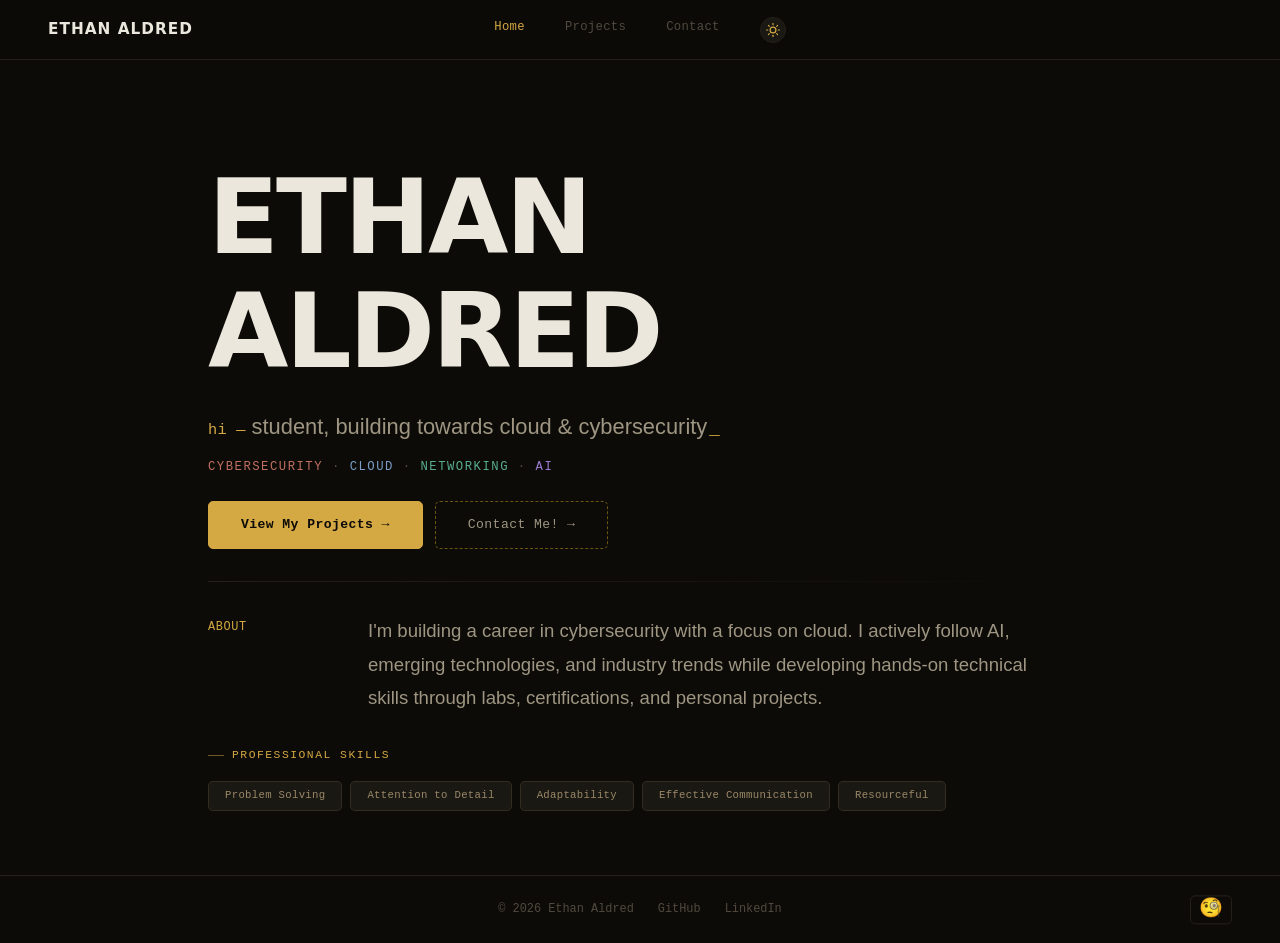
==== index.html @ 587b16fb "Remove Technical Skills section from home page" ====
<!DOCTYPE html>
<html lang="en">
<head>
    <meta charset="UTF-8">
    <meta name="viewport" content="width=device-width, initial-scale=1.0, viewport-fit=cover">
    <meta name="theme-color" content="#faf9f7" media="(prefers-color-scheme: light)">
    <meta name="theme-color" content="#141311" media="(prefers-color-scheme: dark)">
    <meta name="color-scheme" content="light dark">
    <title>Ethan Aldred</title>
    <meta name="description" content="Ethan Aldred is an aspiring cloud engineer focused on cloud computing, cybersecurity, networking, and AI.">
    <meta http-equiv="Content-Security-Policy" content="default-src 'self'; style-src 'self' https://fonts.googleapis.com; font-src 'self' https://fonts.gstatic.com; script-src 'self'; img-src 'self' data:; connect-src 'none'; object-src 'none'; base-uri 'self'; form-action 'none';">
    <meta name="referrer" content="strict-origin-when-cross-origin">
    <meta property="og:type" content="website">
    <meta property="og:site_name" content="Ethan Aldred">
    <meta property="og:url" content="https://ethanaldred.com">
    <meta property="og:title" content="Ethan Aldred">
    <meta property="og:description" content="Student building towards cloud &amp; cybersecurity. Hands-on projects across AWS, networking, and AI.">
    <link rel="preconnect" href="https://fonts.googleapis.com">
    <link rel="preconnect" href="https://fonts.gstatic.com" crossorigin>
    <link rel="preload" href="https://fonts.googleapis.com/css2?family=Syne:wght@800&display=swap" as="style">
    <link href="https://fonts.googleapis.com/css2?family=Syne:wght@400;600;700;800&family=Fira+Code:wght@400;500&family=DM+Sans:opsz,wght@9..40,400;9..40,500;9..40,600&display=swap" rel="stylesheet">
    <link rel="icon" type="image/svg+xml" href="data:image/svg+xml,<svg xmlns='http://www.w3.org/2000/svg' viewBox='0 0 32 32'><rect width='32' height='32' rx='6' fill='%23141311'/><text x='16' y='22' font-family='Georgia,serif' font-size='14' font-weight='bold' fill='%23faf9f7' text-anchor='middle'>EA</text></svg>">
    <script src="theme-init.js"></script>
    <link rel="stylesheet" href="styles.css">
</head>
<body>
    <a href="#main-content" class="skip-link">Skip to main content</a>

    <nav class="nav" aria-label="Main navigation">
        <a href="/" class="nav-logo">Ethan Aldred</a>
        <div class="nav-links">
            <a href="/" class="nav-link active">Home</a>
            <a href="/projects" class="nav-link">Projects</a>
            <a href="/contact" class="nav-link">Contact</a>
            <button class="theme-switch" aria-label="Toggle theme">
                <svg class="theme-icon theme-icon-moon" xmlns="http://www.w3.org/2000/svg" viewBox="0 0 24 24" width="14" height="14" fill="none" stroke="currentColor" stroke-width="2" stroke-linecap="round" stroke-linejoin="round" aria-hidden="true"><path d="M21 12.79A9 9 0 1 1 11.21 3 7 7 0 0 0 21 12.79z"/></svg>
                <svg class="theme-icon theme-icon-sun" xmlns="http://www.w3.org/2000/svg" viewBox="0 0 24 24" width="14" height="14" fill="none" stroke="currentColor" stroke-width="2" stroke-linecap="round" stroke-linejoin="round" aria-hidden="true"><circle cx="12" cy="12" r="5"/><line x1="12" y1="1" x2="12" y2="3"/><line x1="12" y1="21" x2="12" y2="23"/><line x1="4.22" y1="4.22" x2="5.64" y2="5.64"/><line x1="18.36" y1="18.36" x2="19.78" y2="19.78"/><line x1="1" y1="12" x2="3" y2="12"/><line x1="21" y1="12" x2="23" y2="12"/><line x1="4.22" y1="19.78" x2="5.64" y2="18.36"/><line x1="18.36" y1="5.64" x2="19.78" y2="4.22"/></svg>
            </button>
        </div>
        <button class="nav-toggle" aria-label="Menu" aria-expanded="false" aria-controls="mobile-menu">
            <span></span><span></span><span></span>
        </button>
    </nav>

    <div class="mobile-menu" id="mobile-menu" role="navigation" aria-label="Mobile navigation">
        <a href="/" class="mobile-link active">Home</a>
        <a href="/projects" class="mobile-link">Projects</a>
        <a href="/contact" class="mobile-link">Contact</a>
        <div class="mobile-theme-row">
            <button class="theme-switch" aria-label="Toggle theme">
                <svg class="theme-icon theme-icon-moon" xmlns="http://www.w3.org/2000/svg" viewBox="0 0 24 24" width="14" height="14" fill="none" stroke="currentColor" stroke-width="2" stroke-linecap="round" stroke-linejoin="round" aria-hidden="true"><path d="M21 12.79A9 9 0 1 1 11.21 3 7 7 0 0 0 21 12.79z"/></svg>
                <svg class="theme-icon theme-icon-sun" xmlns="http://www.w3.org/2000/svg" viewBox="0 0 24 24" width="14" height="14" fill="none" stroke="currentColor" stroke-width="2" stroke-linecap="round" stroke-linejoin="round" aria-hidden="true"><circle cx="12" cy="12" r="5"/><line x1="12" y1="1" x2="12" y2="3"/><line x1="12" y1="21" x2="12" y2="23"/><line x1="4.22" y1="4.22" x2="5.64" y2="5.64"/><line x1="18.36" y1="18.36" x2="19.78" y2="19.78"/><line x1="1" y1="12" x2="3" y2="12"/><line x1="21" y1="12" x2="23" y2="12"/><line x1="4.22" y1="19.78" x2="5.64" y2="18.36"/><line x1="18.36" y1="5.64" x2="19.78" y2="4.22"/></svg>
            </button>
        </div>
    </div>

    <main id="main-content">
        <section class="hero-stacked">
            <div class="intro-card">
<h1 class="intro-name">Ethan Aldred</h1>
                <p class="intro-greeting"><span class="intro-greeting-hi">hi —</span> student, building towards cloud &amp; cybersecurity</p>
                <p class="intro-label"><span class="label-sec">Cybersecurity</span> &middot; <span class="label-cloud">Cloud</span> &middot; <span class="label-net">Networking</span> &middot; <span class="label-ai">AI</span></p>
            </div>

            <div class="hero-cta">
                <a href="/projects" class="btn btn-primary">View My Projects &rarr;</a>
                <a href="/contact" class="btn btn-secondary btn-contact">Contact Me! &rarr;</a>
            </div>

            <div class="divider"></div>

            <div class="about-below">
                <div class="section-header">
                    <h2 class="sr-only">About</h2>
                    <p class="section-label" aria-hidden="true">About</p>
                </div>
                <div class="about-text">
                    <p>I'm building a career in cybersecurity with a focus on cloud. I actively follow AI, emerging technologies, and industry trends while developing hands-on technical skills through labs, certifications, and personal projects.</p>
                </div>
                <div class="about-interests">
                    <h3 style="color:var(--accent)">Professional Skills</h3>
                    <div class="interest-tags">
                        <span class="tag tag-plat">Problem Solving</span>
                        <span class="tag tag-plat">Attention to Detail</span>
                        <span class="tag tag-plat">Adaptability</span>
                        <span class="tag tag-plat">Effective Communication</span>
                        <span class="tag tag-plat">Resourceful</span>
                    </div>
                </div>
            </div>
        </section>
    </main>

    <footer class="footer">
        <div class="footer-inner">
            <p class="footer-name">&copy; 2026 Ethan Aldred</p>
            <div class="footer-links">
                <a href="https://github.com/ealdr" target="_blank" rel="noopener noreferrer" class="footer-link">GitHub</a>
                <a href="https://www.linkedin.com/in/ethanaldred" target="_blank" rel="noopener noreferrer" class="footer-link">LinkedIn</a>
            </div>
            <a href="/how-i-built-this" class="built-btn btn btn-secondary" aria-label="How I built this site">🧐</a>
        </div>
    </footer>

    <script src="main.js"></script>
</body>
</html>
---- styles.css ----
/* ETHAN ALDRED — ethanaldred.com
   Syne + Fira Code + DM Sans  |  Warm amber  |  Dark-first
   ──────────────────────────────────────────────────────── */

/* ─── TOKENS ──────────────────────────────────────────────────── */
:root {
    --s1:4px;--s2:8px;--s3:12px;--s4:16px;--s5:24px;--s6:32px;
    --s7:40px;--s8:48px;--s9:64px;--s10:80px;--s11:96px;--s12:128px;

    --text-xs:.75rem;--text-sm:.8125rem;--text-base:1rem;
    --text-md:1.0625rem;--text-lg:1.25rem;--text-xl:1.5rem;
    --text-2xl:2rem;--text-3xl:2.75rem;--text-4xl:3.5rem;
    --leading-tight:1.1;--leading-snug:1.3;
    --leading-normal:1.65;--leading-relaxed:1.8;

    /* Light theme (base — JS applies dark by default) */
    --bg:#f6f3ee;
    --bg-card:#fefcf8;
    --bg-subtle:#edeae3;
    --border:#dedad2;
    --border-hover:#c5bdb2;
    --text:#5c5650;
    --text-muted:#9a9088;
    --text-strong:#191612;
    --accent:#b07a20;
    --accent-hover:#8e6218;
    --accent-subtle:rgba(176,122,32,.07);
    --accent-border:rgba(176,122,32,.2);
    --status-positive:#3d7a4e;
    --nav-bg:rgba(246,243,238,.93);
    --shadow-sm:0 1px 3px rgba(0,0,0,.04);
    --shadow-hover:0 10px 32px rgba(0,0,0,.1);

    /* Tag category colours */
    --tag-cloud-border:rgba(70,100,160,.14);--tag-cloud-text:#5070a0;
    --tag-sec-border:rgba(160,78,58,.14);--tag-sec-text:#a05840;
    --tag-net-border:rgba(48,138,108,.14);--tag-net-text:#3a8870;
    --tag-plat-border:rgba(118,98,68,.14);--tag-plat-text:#786850;
    --tag-ai-border:rgba(100,70,170,.14);--tag-ai-text:#6b50a8;

    --font-display:'Syne',system-ui,sans-serif;
    --font-mono:'Fira Code','Consolas',monospace;
    --font-sans:'DM Sans',-apple-system,sans-serif;

    --radius:5px;--radius-lg:10px;
    --transition:.18s ease;
    --transition-slow:.4s cubic-bezier(.4,0,.2,1);
    --max-width:960px;
}

[data-theme="dark"] {
    color-scheme: dark;
    --bg:#0d0b08;
    --bg-card:#131108;
    --bg-subtle:#1a1813;
    --border:#252018;
    --border-hover:#38322a;
    --text:#9e9682;
    --text-muted:#52493e;
    --text-strong:#ece7dc;
    --accent:#d4a843;
    --accent-hover:#e8bb55;
    --accent-subtle:rgba(212,168,67,.07);
    --accent-border:rgba(212,168,67,.22);
    --status-positive:#5f9e6e;
    --nav-bg:rgba(13,11,8,.92);
    --shadow-sm:0 1px 3px rgba(0,0,0,.5);
    --shadow-hover:0 14px 48px rgba(0,0,0,.65);
    --tag-cloud-border:rgba(95,140,200,.2);--tag-cloud-text:#7a9ec8;
    --tag-sec-border:rgba(200,95,75,.2);--tag-sec-text:#c07060;
    --tag-net-border:rgba(68,168,128,.2);--tag-net-text:#58ae8e;
    --tag-plat-border:rgba(148,125,88,.2);--tag-plat-text:#9a8868;
    --tag-ai-border:rgba(155,127,212,.25);--tag-ai-text:#9b7fd4;
}

/* ─── RESET ───────────────────────────────────────────────────── */
*,*::before,*::after{margin:0;padding:0;box-sizing:border-box}
html{font-size:17.5px;scroll-behavior:smooth;scrollbar-width:thin;scrollbar-color:var(--border) var(--bg);overflow-y:scroll}
html.detail-page{font-size:16px}
html.detail-page .nav-logo{font-size:15.31px}
html.detail-page .nav-link{font-size:12.25px}
html.detail-page .mobile-link{font-size:14.22px}
body{
    font-family:var(--font-sans);font-size:var(--text-base);
    background:var(--bg);color:var(--text);line-height:var(--leading-normal);
    overflow-x:hidden;min-height:100vh;display:flex;flex-direction:column;
    transition:background var(--transition-slow),color var(--transition-slow);
    -webkit-font-smoothing:antialiased;
}
main{flex:1}
a{color:inherit;text-decoration:none}
:focus-visible{outline:2px solid var(--accent);outline-offset:3px;border-radius:3px}
:focus:not(:focus-visible){outline:none}
.pt-0{padding-top:0!important}
.sr-only{position:absolute;width:1px;height:1px;padding:0;margin:-1px;overflow:hidden;clip:rect(0,0,0,0);white-space:nowrap;border:0}
.skip-link{
    position:fixed;top:-80px;left:var(--s4);z-index:200;
    background:var(--text-strong);color:var(--bg);
    padding:var(--s3) var(--s5);border-radius:0 0 var(--radius) var(--radius);
    font-size:var(--text-sm);font-weight:600;white-space:nowrap;transition:top var(--transition);
}
.skip-link:focus{top:0}

/* ─── NAV ─────────────────────────────────────────────────────── */
.nav{
    position:fixed;top:0;left:0;right:0;z-index:100;
    display:flex;align-items:center;justify-content:center;
    height:60px;padding:0 var(--s8);
    backdrop-filter:blur(28px);-webkit-backdrop-filter:blur(28px);
    background:var(--nav-bg);
    border-bottom:1px solid var(--border);
}
.nav-logo{
    position:absolute;left:var(--s8);
    font-family:var(--font-display);font-size:.875rem;font-weight:800;
    color:var(--text-strong);text-transform:uppercase;letter-spacing:1px;
}
.nav-links{display:flex;gap:var(--s7)}
.nav-link{
    font-family:var(--font-mono);font-size:.7rem;
    color:var(--text-muted);letter-spacing:.3px;
    transition:color var(--transition);
}
.nav-link:hover{color:var(--text-strong)}
.nav-link.active{color:var(--accent)}
.nav-toggle{
    display:none;flex-direction:column;gap:5px;
    background:none;border:none;cursor:pointer;padding:var(--s2);
    position:absolute;right:var(--s8);
}
.nav-toggle span{display:block;width:20px;height:1.5px;background:var(--text-strong);transition:var(--transition);border-radius:1px}
.nav-toggle.active span:nth-child(1){transform:translateY(6.5px) rotate(45deg)}
.nav-toggle.active span:nth-child(2){opacity:0}
.nav-toggle.active span:nth-child(3){transform:translateY(-6.5px) rotate(-45deg)}
.nav.menu-open{border-bottom-color:transparent}

.mobile-menu{
    display:none;position:fixed;top:60px;left:0;right:0;z-index:99;
    background:var(--nav-bg);backdrop-filter:blur(28px);-webkit-backdrop-filter:blur(28px);
    border-bottom:1px solid var(--border);flex-direction:column;
    padding:var(--s4) var(--s6);
    overscroll-behavior:contain;
}
.mobile-menu.open{display:flex}
.mobile-link{
    font-family:var(--font-mono);font-size:var(--text-sm);
    padding:var(--s4) 0;color:var(--text-muted);
    border-bottom:1px solid var(--border);transition:color var(--transition);
}
.mobile-link:last-child{border-bottom:none}
.mobile-link:hover{color:var(--text-strong)}
.mobile-link.active{color:var(--accent);border-bottom-color:transparent}

/* ─── THEME TOGGLE ────────────────────────────────────────────── */
.theme-switch{
    width:26px;height:26px;border-radius:50%;flex-shrink:0;
    display:flex;align-items:center;justify-content:center;
    cursor:pointer;user-select:none;
    background:var(--bg-subtle);border:1px solid var(--border);
    padding:0;color:var(--accent);
    transition:border-color var(--transition),background var(--transition);
}
.theme-switch:hover{border-color:var(--accent-border);background:var(--accent-subtle)}
.mobile-theme-row{padding:var(--s4) 0;border-top:1px solid var(--border);display:flex;align-items:center}
.theme-icon{display:none}
.theme-icon-moon{display:block}
[data-theme="dark"] .theme-icon-sun{display:block}
[data-theme="dark"] .theme-icon-moon{display:none}

/* ─── HERO ────────────────────────────────────────────────────── */
.hero-stacked{
    display:flex;flex-direction:column;align-items:flex-start;
    padding:calc(var(--s12) + var(--s6)) var(--s8) var(--s9);
    max-width:var(--max-width);margin:0 auto;width:100%;gap:var(--s5);
}

.intro-card{
    width:100%;max-width:680px;
    opacity:0;animation:fadeUp .7s ease forwards .1s;
}

.intro-status{
    font-family:var(--font-mono);font-size:.7rem;
    color:var(--status-positive);display:inline-flex;align-items:center;
    gap:var(--s2);letter-spacing:.4px;margin-bottom:var(--s5);
}
.intro-status-dot{
    width:6px;height:6px;border-radius:50%;background:var(--status-positive);
    animation:pulse 2.5s ease-in-out infinite;flex-shrink:0;
}
@keyframes pulse{0%,100%{opacity:1;transform:scale(1)}50%{opacity:.35;transform:scale(.8)}}

.intro-name{
    font-family:var(--font-display);
    font-size:clamp(45px,10vw,104px);
    font-weight:800;
    color:var(--text-strong);
    line-height:var(--leading-tight);
    letter-spacing:-3px;
    text-transform:uppercase;
    margin-bottom:var(--s5);
    text-wrap:balance;
}

.intro-greeting{
    font-size:var(--text-lg);font-weight:400;
    color:var(--text);margin-bottom:var(--s3);
    line-height:var(--leading-snug);
}
.intro-greeting::after{
    content:'_';
    color:var(--accent);
    font-family:var(--font-mono);
    font-size:var(--text-base);
    margin-left:2px;
    animation:blink 1.1s ease-in-out infinite;
}
@keyframes blink{0%,49%{opacity:1}50%,100%{opacity:0}}

.intro-greeting-hi{
    font-family:var(--font-mono);font-size:.875rem;
    color:var(--accent);font-weight:500;letter-spacing:.2px;
}

.intro-label{
    font-family:var(--font-mono);font-size:.7rem;
    color:var(--text-muted);letter-spacing:1.5px;
    text-transform:uppercase;margin-top:var(--s4);
}

/* ─── BUTTONS ─────────────────────────────────────────────────── */
.hero-cta{display:flex;gap:var(--s3);opacity:0;animation:fadeUp .5s ease forwards .45s}
.hero-cta .btn{min-width:148px}
.btn{
    font-family:var(--font-mono);font-size:.75rem;font-weight:500;
    padding:var(--s3) var(--s6);border-radius:var(--radius);
    border:1px solid transparent;cursor:pointer;
    transition:background var(--transition),border-color var(--transition),color var(--transition),transform var(--transition),opacity var(--transition);
    display:inline-block;text-align:center;letter-spacing:.4px;
    touch-action:manipulation;
}
.btn-primary{background:var(--accent);color:var(--bg);border-color:var(--accent);font-weight:600}
.btn-primary:hover{background:var(--accent-hover);border-color:var(--accent-hover);transform:translateY(-1px)}
.btn-secondary{background:transparent;color:var(--text);border-color:var(--border)}
.btn-secondary:hover{border-color:var(--border-hover);color:var(--text-strong);transform:translateY(-1px)}
.btn-contact{border-color:rgba(245,197,24,.4);border-style:dashed;}
.btn-sm{font-size:.65rem;padding:var(--s2) var(--s4);width:auto!important;min-height:0!important;}
.btn-accent,.btn-accent:hover{color:var(--accent);}

.divider{width:100%;height:1px;background:linear-gradient(to right,var(--border),transparent);opacity:0;animation:fadeIn .6s ease forwards .55s;margin:var(--s2) 0}

/* ─── ABOUT ───────────────────────────────────────────────────── */
.about-below{
    width:100%;
    display:grid;
    grid-template-columns:96px 1fr;
    grid-template-areas:"label content" "interests interests";
    column-gap:var(--s9);row-gap:var(--s6);
    opacity:0;animation:fadeUp .6s ease forwards .7s;
}
.about-below .section-header{
    grid-area:label;
    margin-bottom:0;
    padding-top:4px;
}
.about-text{grid-area:content}
.about-text p{
    margin-bottom:var(--s4);color:var(--text);
    font-size:var(--text-md);line-height:var(--leading-relaxed);
}
.about-text p:last-child{margin-bottom:0}
.about-interests{grid-area:interests}
.about-interests h3{
    font-family:var(--font-mono);font-size:.65rem;
    color:var(--accent);text-transform:uppercase;
    letter-spacing:1.5px;margin-bottom:var(--s4);font-weight:normal;
    display:flex;align-items:center;gap:var(--s2);
}
.about-interests h3::before{
    content:'';display:block;width:16px;height:1px;
    background:currentColor;opacity:.5;flex-shrink:0;
}
.interest-tags{display:flex;flex-wrap:wrap;justify-content:flex-start;gap:var(--s2)}
.tag{
    font-family:var(--font-mono);font-size:.61rem;
    padding:5px var(--s4);border:1px solid var(--border);
    border-radius:var(--radius);color:var(--text-muted);
    letter-spacing:.3px;background:var(--bg-subtle);
    transition:border-color var(--transition),color var(--transition);
}
.tag:hover{border-color:var(--border-hover);color:var(--text)}

/* ─── BUILT BTN ───────────────────────────────────────────────── */
.built-btn{position:absolute;right:var(--s8);top:50%;transform:translateY(-50%);text-decoration:none;font-size:1.1rem;padding:var(--s1) var(--s2);line-height:1;display:inline-flex!important;align-items:center;justify-content:center;width:fit-content;}
.built-btn:hover{transform:translateY(-50%);}

/* ─── SECTIONS ────────────────────────────────────────────────── */
.section{max-width:var(--max-width);margin:0 auto;padding:var(--s10) var(--s8)}
.section-header{margin-bottom:var(--s8)}
.section-header.centered{text-align:center}
.section-label{
    font-family:var(--font-mono);font-size:.68rem;
    color:var(--accent);margin-bottom:var(--s3);
    letter-spacing:.6px;text-transform:uppercase;
}
.section-header h2{
    font-family:var(--font-display);font-size:var(--text-2xl);
    font-weight:800;color:var(--text-strong);
    line-height:var(--leading-snug);letter-spacing:-.8px;
    text-transform:uppercase;
}

/* ─── PAGE HERO ───────────────────────────────────────────────── */
.page-hero{padding:var(--s12) var(--s8) var(--s8);max-width:var(--max-width);margin:0 auto}
.page-label{
    font-family:var(--font-mono);font-size:.68rem;
    color:var(--accent);margin-bottom:var(--s3);
    text-transform:uppercase;letter-spacing:1px;
    opacity:0;animation:fadeUp .4s ease forwards .1s;
}
.page-hero h1{
    font-family:var(--font-display);
    font-size:clamp(2rem,5.5vw,4rem);
    font-weight:800;color:var(--text-strong);
    margin-bottom:var(--s4);line-height:var(--leading-tight);
    letter-spacing:-1.5px;text-transform:uppercase;
    text-wrap:balance;
    opacity:0;animation:fadeUp .5s ease forwards .2s;
}
.page-hero-sub{
    font-family:var(--font-display);
    font-size:clamp(.67rem,1.83vw,1.33rem);
    font-weight:800;color:var(--text-strong);
    margin-bottom:var(--s3);line-height:var(--leading-tight);
    letter-spacing:-.5px;text-transform:uppercase;
    opacity:0;animation:fadeUp .5s ease forwards .25s;
}
.page-hero .subtitle{
    font-family:var(--font-sans);
    font-size:var(--text-md);color:var(--text-muted);
    max-width:480px;line-height:var(--leading-normal);
    opacity:0;animation:fadeUp .4s ease forwards .3s;
}

/* ─── PROJECT DETAIL PAGE ────────────────────────────────────── */
.project-detail-card{
    max-width:var(--max-width);margin:calc(60px + var(--s8)) auto var(--s8);
    background:var(--bg-card);border:1px solid var(--border);
    border-radius:var(--radius-lg);overflow:hidden;
}
.project-detail-card .page-hero{padding-top:var(--s10)}

/* ─── PROJECT CARDS ───────────────────────────────────────────── */
.project-card{
    background:var(--bg-card);border:1px solid var(--border);
    border-radius:var(--radius-lg);padding:var(--s6);
    margin-bottom:var(--s4);
    transition:border-color var(--transition),box-shadow var(--transition),transform var(--transition);
}
.project-card:hover{
    border-color:var(--border-hover);
    box-shadow:var(--shadow-hover);
    transform:translateY(-2px);
}
.project-card-header{display:flex;align-items:center;justify-content:space-between;margin-bottom:var(--s4)}
.project-status{
    display:inline-flex;align-items:center;gap:var(--s2);
    font-family:var(--font-mono);font-size:.63rem;font-weight:500;
    text-transform:uppercase;letter-spacing:.5px;
}
.status-dot{width:6px;height:6px;border-radius:50%;flex-shrink:0}
.status-active .status-dot{background:var(--status-positive)}.status-active{color:var(--status-positive)}
.status-complete .status-dot{background:var(--accent)}.status-complete{color:var(--accent)}
.status-planned .status-dot{background:var(--text-muted)}.status-planned{color:var(--text-muted)}
.project-date{font-family:var(--font-mono);font-size:.6rem;text-transform:uppercase;letter-spacing:.08em;color:var(--text-muted);background:var(--surface);border:1px solid var(--border);border-radius:3px;padding:2px 6px;white-space:nowrap;}
.project-card h3{
    font-family:var(--font-display);font-size:var(--text-xl);
    font-weight:700;color:var(--text-strong);
    margin-bottom:var(--s3);line-height:var(--leading-snug);
    letter-spacing:-.3px;
}
.project-desc{
    color:var(--text);font-size:var(--text-base);
    margin-bottom:var(--s5);line-height:var(--leading-normal);overflow-wrap:break-word;
}
.project-tags{display:flex;flex-wrap:wrap;gap:var(--s2)}
.project-tag{
    font-family:var(--font-mono);font-size:.61rem;
    padding:5px var(--s4);border:1px solid var(--border);
    border-radius:var(--radius);color:var(--text-muted);
    letter-spacing:.3px;background:var(--bg-subtle);
}
.project-tag.tag-cloud{border-color:var(--tag-cloud-border);color:var(--tag-cloud-text)}
.project-tag.tag-sec{border-color:var(--tag-sec-border);color:var(--tag-sec-text)}
.project-tag.tag-net{border-color:var(--tag-net-border);color:var(--tag-net-text)}
.project-tag.tag-plat{border-color:var(--tag-plat-border);color:var(--tag-plat-text)}
.project-tag.tag-ai{border-color:var(--tag-ai-border);color:var(--tag-ai-text)}
.tag.tag-cloud{border-color:var(--tag-cloud-border);color:var(--tag-cloud-text)}.tag.tag-cloud:hover{border-color:var(--tag-cloud-text)}
.tag.tag-sec{border-color:var(--tag-sec-border);color:var(--tag-sec-text)}.tag.tag-sec:hover{border-color:var(--tag-sec-text)}
.tag.tag-net{border-color:var(--tag-net-border);color:var(--tag-net-text)}.tag.tag-net:hover{border-color:var(--tag-net-text)}
.tag.tag-plat{border-color:var(--tag-plat-border);color:var(--tag-plat-text)}.tag.tag-plat:hover{border-color:var(--tag-plat-text)}
.tag.tag-ai{border-color:var(--tag-ai-border);color:var(--tag-ai-text)}.tag.tag-ai:hover{border-color:var(--tag-ai-text)}
.label-sec{color:var(--tag-sec-text)}
.label-cloud{color:var(--tag-cloud-text)}
.label-net{color:var(--tag-net-text)}
.label-plat{color:var(--tag-plat-text)}
.label-ai{color:#9b7fd4}
.project-link{
    display:inline-block;margin-top:var(--s5);
    font-family:var(--font-mono);font-size:.72rem;
    color:var(--accent);transition:color var(--transition);letter-spacing:.2px;
}
.project-link:hover{color:var(--accent-hover)}
.project-card-actions{display:flex;align-items:center;gap:var(--s4);flex-wrap:wrap;margin-top:var(--s5);}
.project-card-actions .project-link{margin-top:0;}

/* Card outline loads immediately; content fades in via JS card-loaded class */
body.js-cards-reveal .project-card>*{opacity:0;transform:translateY(4px);transition:opacity .35s ease,transform .35s ease}
body.js-cards-reveal .project-card.card-loaded>*{opacity:1;transform:none}

.github-cta{
    text-align:center;padding:var(--s8) var(--s6);margin-top:var(--s4);
    border:1px dashed var(--border);border-radius:var(--radius-lg);
}
.github-cta p{
    font-family:var(--font-mono);font-size:.75rem;
    color:var(--text-muted);margin-bottom:var(--s5);
}

/* ─── CONTACT ─────────────────────────────────────────────────── */
.contact-list{max-width:560px}
.contact-row{
    display:flex;align-items:center;justify-content:space-between;
    gap:var(--s5);padding:var(--s6) 0;
    border-bottom:1px solid var(--border);
    transition:color var(--transition);color:var(--text);
}
.contact-list .contact-row:first-child{border-top:1px solid var(--border)}
.contact-method{
    font-family:var(--font-mono);font-size:.68rem;
    color:var(--text-muted);text-transform:uppercase;
    letter-spacing:1.2px;flex-shrink:0;
}
.contact-value{
    font-size:var(--text-base);color:var(--accent);
    display:inline-flex;align-items:center;gap:var(--s2);
    transition:color var(--transition);overflow-wrap:break-word;min-width:0;
}
.contact-row:hover .contact-value{color:var(--accent-hover)}
.contact-arrow{flex-shrink:0;transition:transform var(--transition);display:inline-block}
.contact-row:hover .contact-arrow{transform:translateX(3px)}
.empty-state-hint{text-align:center;margin-top:var(--s8);font-size:var(--text-sm);color:var(--text-muted)}

/* ─── SECTION NAV ─────────────────────────────────────────────── */
.section-nav{
    position:fixed;top:57px;left:0;right:0;z-index:90;
    background:var(--bg);border-bottom:1px solid var(--border);
    overflow-x:auto;-webkit-overflow-scrolling:touch;
    scrollbar-width:none;
}
.section-nav::-webkit-scrollbar{display:none}
.section-nav-inner{
    display:flex;gap:0;
    max-width:var(--max-width);margin:0 auto;padding:0 var(--s6);
}
.section-nav-link{
    font-family:var(--font-mono);font-size:.68rem;
    color:var(--text-muted);letter-spacing:.3px;white-space:nowrap;
    padding:var(--s3) var(--s4);border-bottom:2px solid transparent;
    transition:color var(--transition),border-color var(--transition);
}
.section-nav-link:hover{color:var(--text-strong)}
.section-nav-link.active{color:var(--accent);border-bottom-color:var(--accent)}

/* ─── HOMELAB / TOPOLOGY ──────────────────────────────────────── */
.homelab-section{padding:var(--s12) var(--s6) var(--s10);max-width:var(--max-width);margin:0 auto;scroll-margin-top:100px}
.homelab-section--title{padding-bottom:var(--s3)}
.homelab-section--first{padding-top:var(--s4)}
.homelab-section--last{padding-bottom:calc(50vh - 50px)}
.homelab-title{
    font-family:var(--font-display);font-size:clamp(2.5rem,5vw,4rem);
    font-weight:800;color:var(--text-strong);
    margin-bottom:var(--s3);letter-spacing:-1px;text-transform:uppercase;
}
.homelab-intro{font-size:var(--text-lg);color:var(--text-muted);margin-bottom:var(--s6);max-width:56ch}
.homelab-section-title{
    font-family:var(--font-display);font-size:clamp(1.6rem,3vw,2.4rem);
    font-weight:800;color:var(--text-strong);
    margin-bottom:var(--s3);letter-spacing:-0.5px;text-transform:uppercase;
}
.back-to-top{
    display:inline-flex;align-items:center;gap:var(--s2);
    font-family:var(--font-mono);font-size:.68rem;letter-spacing:.3px;
    color:var(--text-muted);
    border:1px solid var(--border);border-radius:var(--radius);
    padding:var(--s2) var(--s4);
    margin-bottom:var(--s5);
    background:transparent;
    transition:color var(--transition),border-color var(--transition),background var(--transition);
}
.back-to-top:hover{color:var(--accent);border-color:var(--accent);background:rgba(212,168,67,0.06)}
.topology-wrap{background:#0D0B08;padding:20px;border-radius:var(--radius-lg);overflow-x:auto;max-width:720px}
.tog-bar{display:flex;gap:6px;margin-bottom:16px;flex-wrap:wrap;align-items:center}
.tog{font-family:'IBM Plex Mono',monospace;font-size:10px;padding:4px 10px;border-radius:4px;border:1px solid rgba(236,231,220,.12);color:#7a7060;background:#121009;cursor:pointer;letter-spacing:.06em;transition:all .15s;user-select:none}
.tog.on{color:#D4A843;border-color:rgba(212,168,67,.4);background:rgba(212,168,67,.07)}
.tog-label{font-family:'IBM Plex Mono',monospace;font-size:10px;color:#3a3428;margin-right:4px}

/* ─── COMING SOON ─────────────────────────────────────────────── */
.coming-soon-section{
    display:flex;flex-direction:column;align-items:center;
    justify-content:center;min-height:75vh;
    text-align:center;padding:var(--s12) var(--s6) var(--s8);
}
.coming-soon-section .page-label{opacity:1;animation:none}
.coming-soon-title{
    font-family:var(--font-display);font-size:clamp(2rem,5vw,3.5rem);
    font-weight:800;color:var(--text-strong);
    margin-bottom:var(--s4);letter-spacing:-1.5px;text-transform:uppercase;
    text-wrap:balance;
}
.coming-soon-text{
    font-size:var(--text-base);color:var(--text-muted);
    max-width:440px;line-height:var(--leading-relaxed);margin-bottom:var(--s7);
}

/* ─── NAV BADGE ───────────────────────────────────────────────── */
.nav-badge{
    font-family:var(--font-mono);font-size:.53rem;
    color:var(--accent);border:1px solid var(--accent-border);
    border-radius:4px;padding:1px 4px;
    vertical-align:middle;margin-left:var(--s1);opacity:.7;
    letter-spacing:.3px;text-transform:uppercase;
}

/* ─── TABS ────────────────────────────────────────────────────── */
.tab-count{
    font-family:var(--font-mono);font-size:.63rem;
    color:inherit;opacity:.5;margin-left:var(--s2);
}
.tabs{display:flex;gap:var(--s2);margin-bottom:var(--s4)}
.tab-btn{
    font-family:var(--font-mono);font-size:.72rem;font-weight:500;
    padding:var(--s3) var(--s5);border:1px solid var(--border);
    border-radius:var(--radius);background:transparent;
    color:var(--text-muted);cursor:pointer;letter-spacing:.3px;
    transition:color var(--transition),border-color var(--transition),background var(--transition);
}
.tab-btn:hover{color:var(--text-strong)}
.tab-btn.active{color:var(--accent);border-color:var(--accent-border);background:var(--accent-subtle)}
.tab-panel{display:none}
.tab-panel.active{display:block}

/* ─── FILTER BAR ──────────────────────────────────────────────── */
.filter-bar{display:flex;align-items:center;justify-content:space-between;gap:var(--s3);padding:var(--s4) 0 var(--s6);flex-wrap:wrap;}
.filter-bar[hidden]{display:none;}
.filter-tags{display:flex;gap:var(--s2);flex-wrap:wrap;}
.filter-btn{
    font-family:var(--font-mono);font-size:.65rem;text-transform:uppercase;letter-spacing:.08em;
    color:var(--text-muted);background:transparent;border:1px solid var(--border);
    border-radius:4px;padding:var(--s1) var(--s3);cursor:pointer;
    transition:color var(--transition),border-color var(--transition);
}
.filter-btn:hover{color:var(--text-strong);border-color:var(--border-hover);}
.filter-btn.active{color:var(--accent);border-color:var(--accent-border);}
.sort-btn{
    font-family:var(--font-mono);font-size:.65rem;text-transform:uppercase;letter-spacing:.08em;
    color:var(--text-muted);background:transparent;border:1px solid var(--border);
    border-radius:4px;padding:var(--s1) var(--s3);cursor:pointer;white-space:nowrap;
    transition:color var(--transition),border-color var(--transition);
}
.sort-btn:hover{color:var(--accent);border-color:var(--accent-border);}
.sort-btn[hidden]{display:none;}
.filter-empty{font-family:var(--font-mono);font-size:.75rem;color:var(--text-muted);padding:var(--s6) 0;display:none;}
.filter-empty.visible{display:block;}
.filter-btn[data-filter="sec"].active,.filter-btn[data-filter="sec"]:hover{color:var(--tag-sec-text);border-color:var(--tag-sec-border);}
.filter-btn[data-filter="cloud"].active,.filter-btn[data-filter="cloud"]:hover{color:var(--tag-cloud-text);border-color:var(--tag-cloud-border);}
.filter-btn[data-filter="net"].active,.filter-btn[data-filter="net"]:hover{color:var(--tag-net-text);border-color:var(--tag-net-border);}
.filter-btn[data-filter="ai"].active,.filter-btn[data-filter="ai"]:hover{color:var(--tag-ai-text);border-color:var(--tag-ai-border);}
.filter-btn[data-filter="all"].active{color:#b84848;border-color:currentColor;animation:rgb-glow 18s ease-in-out infinite;}
@keyframes rgb-glow{
  0%  {filter:hue-rotate(0deg)   saturate(.65) brightness(.7)}
  25% {filter:hue-rotate(90deg)  saturate(.85) brightness(.95)}
  50% {filter:hue-rotate(180deg) saturate(.65) brightness(.7)}
  75% {filter:hue-rotate(270deg) saturate(.85) brightness(.95)}
  100%{filter:hue-rotate(360deg) saturate(.65) brightness(.7)}
}

/* ─── PROJECT SUMMARY ─────────────────────────────────────────── */
.project-summary{max-width:760px;margin:0 auto var(--s10);}
.summary-body{border-left:2px solid var(--accent-border);padding-left:var(--s6);}
.project-summary p{font-family:var(--font-sans);font-size:var(--text-md);color:var(--text);line-height:var(--leading-relaxed);margin-bottom:var(--s5);}
.project-summary p:last-child{margin-bottom:0;}
.summary-label{font-family:var(--font-mono);font-size:.6rem;text-transform:uppercase;letter-spacing:.1em;color:var(--accent);margin-bottom:var(--s4)!important;}

/* ─── README ──────────────────────────────────────────────────── */
.readme-wrap{font-family:var(--font-sans);}
.readme-wrap h2{font-family:var(--font-display);font-size:var(--text-2xl);font-weight:700;color:var(--text-strong);margin:var(--s8) 0 var(--s4);letter-spacing:-.3px;}
.readme-wrap h3{font-family:var(--font-display);font-size:var(--text-xl);font-weight:700;color:var(--text-strong);margin:var(--s6) 0 var(--s3);}
.readme-wrap h4,.readme-wrap h5,.readme-wrap h6{font-family:var(--font-mono);font-size:.75rem;color:var(--accent);text-transform:uppercase;letter-spacing:1px;font-weight:normal;margin:var(--s5) 0 var(--s3);}
.readme-wrap p{font-size:var(--text-md);color:var(--text);line-height:var(--leading-relaxed);margin-bottom:var(--s5);}
.readme-wrap ul,.readme-wrap ol{color:var(--text);font-size:var(--text-md);line-height:var(--leading-relaxed);padding-left:var(--s6);margin-bottom:var(--s5);}
.readme-wrap li{margin-bottom:var(--s2);}
.readme-wrap pre{background:var(--surface);border:1px solid var(--border);border-radius:var(--radius);padding:var(--s5);overflow-x:auto;margin-bottom:var(--s5);}
.readme-wrap pre code{font-family:var(--font-mono);font-size:.8rem;color:var(--text);background:none;border:none;padding:0;}
.readme-wrap code{font-family:var(--font-mono);font-size:.82em;color:var(--accent);background:var(--accent-subtle);border:1px solid var(--accent-border);border-radius:3px;padding:1px 5px;}
.readme-wrap blockquote{border-left:3px solid var(--accent);padding:var(--s3) var(--s5);margin:var(--s5) 0;background:var(--accent-subtle);}
.readme-wrap blockquote p{margin-bottom:0;color:var(--text-muted);}
.readme-wrap hr{border:none;border-top:1px solid var(--border);margin:var(--s7) 0;}
.readme-wrap a{color:var(--accent);text-decoration:underline;text-underline-offset:2px;}
.readme-wrap a:hover{color:var(--accent-hover);}
.readme-loading,.readme-error{font-family:var(--font-mono);font-size:.8rem;color:var(--text-muted);padding:var(--s6) 0;}

/* ─── FOOTER ──────────────────────────────────────────────────── */
.footer{border-top:1px solid var(--border);padding:var(--s5) var(--s8);background:var(--bg);position:relative;}
.footer-inner{
    max-width:var(--max-width);margin:0 auto;
    display:flex;justify-content:center;align-items:center;gap:var(--s5);flex-wrap:wrap;
}
.footer-name{font-family:var(--font-mono);font-size:.68rem;color:var(--text-muted)}
.footer-links{display:flex;gap:var(--s5)}
.footer-link{
    font-family:var(--font-mono);font-size:.68rem;
    color:var(--text-muted);transition:color var(--transition);
}
.footer-link:hover{color:var(--accent)}

/* ─── ANIMATIONS ──────────────────────────────────────────────── */
@keyframes fadeUp{from{opacity:0;transform:translateY(14px)}to{opacity:1;transform:translateY(0)}}
@keyframes fadeIn{from{opacity:0}to{opacity:1}}
.fade-in{opacity:0;transform:translateY(10px);transition:opacity .55s ease,transform .55s ease}
.fade-in.visible{opacity:1;transform:translateY(0)}
.fade-in:nth-child(2){transition-delay:.08s}
.fade-in:nth-child(3){transition-delay:.16s}
.fade-in:nth-child(4){transition-delay:.24s}
.fade-in:nth-child(5){transition-delay:.32s}

/* ─── RESPONSIVE ──────────────────────────────────────────────── */
@media(pointer:coarse){
    .nav-link,.mobile-link,.btn,.footer-link,.project-link,.contact-row{min-height:44px;display:flex;align-items:center}
    .nav-toggle{min-width:44px;min-height:44px;align-items:center;justify-content:center}
    .project-card:hover{transform:none;box-shadow:var(--shadow-sm)}
    .btn:hover{transform:none}
    .intro-greeting::after{display:none}
}
@media(max-width:900px){
    .nav-links{display:none}
    .nav-toggle{display:flex;right:var(--s5)}
    .nav{padding:0 var(--s5)}
    .nav-logo{left:var(--s5)}
    .hero-stacked{padding:calc(var(--s11) + var(--s5)) var(--s5) var(--s8);gap:var(--s6)}
    .about-below{
        grid-template-columns:1fr;
        grid-template-areas:"label" "content" "interests";
        column-gap:0;row-gap:var(--s4);
    }
    .page-hero{padding:var(--s11) var(--s5) var(--s6)}
    .section{padding-left:var(--s5);padding-right:var(--s5)}
    .section-header h2{font-size:var(--text-xl)}
    .project-card-header{flex-direction:column;align-items:flex-start;gap:var(--s2)}
    .footer{padding:var(--s4) var(--s5)}
    .built-btn{position:static;transform:none;}
    .built-btn:hover{transform:none;}
}
@media(max-width:600px){
    .hero-cta{flex-direction:column;width:100%}
    .hero-cta .btn{width:100%}
    .contact-row{flex-direction:column;align-items:flex-start;gap:var(--s1)}
    .intro-name{letter-spacing:-1.5px}
    .filter-bar{gap:var(--s3);}
}
@media(max-width:500px){
    .hero-stacked{padding:var(--s10) var(--s4) var(--s7);gap:var(--s5)}
    .intro-name{font-size:clamp(38px,13vw,56px);letter-spacing:-1px}
    .hero-cta{max-width:100%}
    .btn{width:100%;padding:var(--s4) var(--s5)}
    .section,.page-hero{padding-left:var(--s4);padding-right:var(--s4)}
    .project-card{padding:var(--s5)}
    .project-card h3{font-size:var(--text-lg)}
    .about-text p{font-size:var(--text-base)}
    .footer{padding:var(--s4)}
}
@media(max-height:500px)and(orientation:landscape){
    .hero-stacked{padding-top:var(--s9);padding-bottom:var(--s5);gap:var(--s4)}
    .coming-soon-section{min-height:auto;padding-top:var(--s9)}
}
@supports(padding-top:env(safe-area-inset-top)){
    .nav{padding-top:env(safe-area-inset-top);height:calc(60px + env(safe-area-inset-top))}
    .mobile-menu{top:calc(60px + env(safe-area-inset-top))}
}
@media(prefers-reduced-motion:reduce){
    *,*::before,*::after{animation-duration:.01ms!important;animation-iteration-count:1!important;transition-duration:.01ms!important}
    .fade-in,.intro-card,.about-below,.hero-cta,.divider,.page-label,.page-hero h1,.page-hero .subtitle{opacity:1;transform:none}
    body.js-cards-reveal .project-card>*{opacity:1;transform:none}
    .filter-btn[data-filter="all"],.filter-btn[data-filter="all"].active{animation:none;filter:none;color:var(--text-muted);border-color:var(--border);}
    .intro-greeting::after{animation:none;opacity:1}
    html{scroll-behavior:auto}
}
@media(forced-colors:active){
    .btn-primary,.btn-secondary{border:2px solid ButtonText}
    .intro-status-dot,.status-dot{forced-color-adjust:none}
    .tag,.project-tag{border:1px solid ButtonText}
}
@media print{
    .nav,.theme-switch,.mobile-menu,.hero-cta,.github-cta{display:none!important}
    body{background:#fff;color:#000;font-size:11pt}
    .hero-stacked,.section,.page-hero{padding:1rem 0}
    .project-card{box-shadow:none;border:1px solid #ccc;page-break-inside:avoid}
    a[href^="http"]::after{content:" (" attr(href) ")";font-size:.75em;color:#666}
    .btn::after,.intro-greeting::after{content:none}
}

/* ─── ARCHITECTURE DIAGRAM ─────────────────────────────────────── */
.arch-topo{
    background:var(--bg-card);border:1px solid var(--border);
    padding:32px 24px;border-radius:var(--radius-lg);overflow-x:auto;
    max-width:760px;margin:0 auto;font-family:var(--font-mono);color:var(--text);
    transition:background var(--transition-slow),border-color var(--transition-slow);
}
.arch-flow{display:flex;flex-direction:column;align-items:center;gap:0;min-width:680px}
.arch-row{display:flex;justify-content:center;gap:16px;width:100%}
.arch-line{width:1px;height:24px;background:var(--accent-border);margin:4px 0}
.arch-line.muted{background:var(--border)}
.arch-box{
    background:var(--bg-subtle);border:1px solid var(--border);border-radius:6px;
    padding:14px 16px;min-width:160px;display:flex;flex-direction:column;gap:8px;
    transition:background var(--transition),border-color var(--transition);
}
.arch-box.accent{border-color:var(--accent-border)}
.arch-box.wide{min-width:380px}
.arch-box-header{text-align:center;margin-bottom:2px}
.arch-box-title{font-size:13px;font-weight:500;color:var(--text-strong);letter-spacing:.02em}
.arch-box-title.acc{color:var(--accent)}
.arch-box-sub{font-size:10px;color:var(--text-muted);letter-spacing:.06em;margin-top:3px}
.arch-pill{
    background:var(--accent-subtle);border:1px solid var(--border);border-radius:4px;
    padding:5px 10px;font-size:10.5px;color:var(--text);letter-spacing:.04em;text-align:center;
}
.arch-pill.acc{color:var(--accent);border-color:var(--accent-border);background:var(--accent-subtle)}
.arch-pill.net{color:var(--tag-net-text);border-color:var(--tag-net-border);background:transparent}
.arch-pill.sec{color:var(--tag-sec-text);border-color:var(--tag-sec-border);background:transparent}
.arch-pill.cloud{color:var(--tag-cloud-text);border-color:var(--tag-cloud-border);background:transparent}
.arch-conn{display:flex;flex-direction:column;align-items:center}
.arch-conn-label{font-size:9.5px;color:var(--text-muted);letter-spacing:.1em;text-transform:uppercase;padding:2px 0}
.arch-conn-label.acc{color:var(--accent)}
.arch-group{border:1px dashed var(--accent-border);border-radius:8px;padding:14px 16px 16px;position:relative;margin:8px 0}
.arch-group-label{
    position:absolute;top:-7px;left:14px;background:var(--bg-card);
    padding:0 8px;font-size:9px;color:var(--accent);letter-spacing:.15em;
    text-transform:uppercase;transition:background var(--transition-slow);
}
.arch-legend{
    display:flex;flex-wrap:wrap;gap:18px;margin-top:24px;padding-top:16px;
    border-top:1px solid var(--border);justify-content:center;
}
.arch-legend-item{display:inline-flex;align-items:center;gap:6px;font-size:10px;color:var(--text-muted);letter-spacing:.04em}
.arch-legend-swatch{width:14px;height:8px;border-radius:2px;border:1px solid;background:transparent}
.sw-net{border-color:var(--tag-net-border)}
.sw-sec{border-color:var(--tag-sec-border)}
.sw-acc{border-color:var(--accent-border)}
.arch-legend-dash{display:inline-block;width:14px;border-top:1px dashed var(--accent-border)}
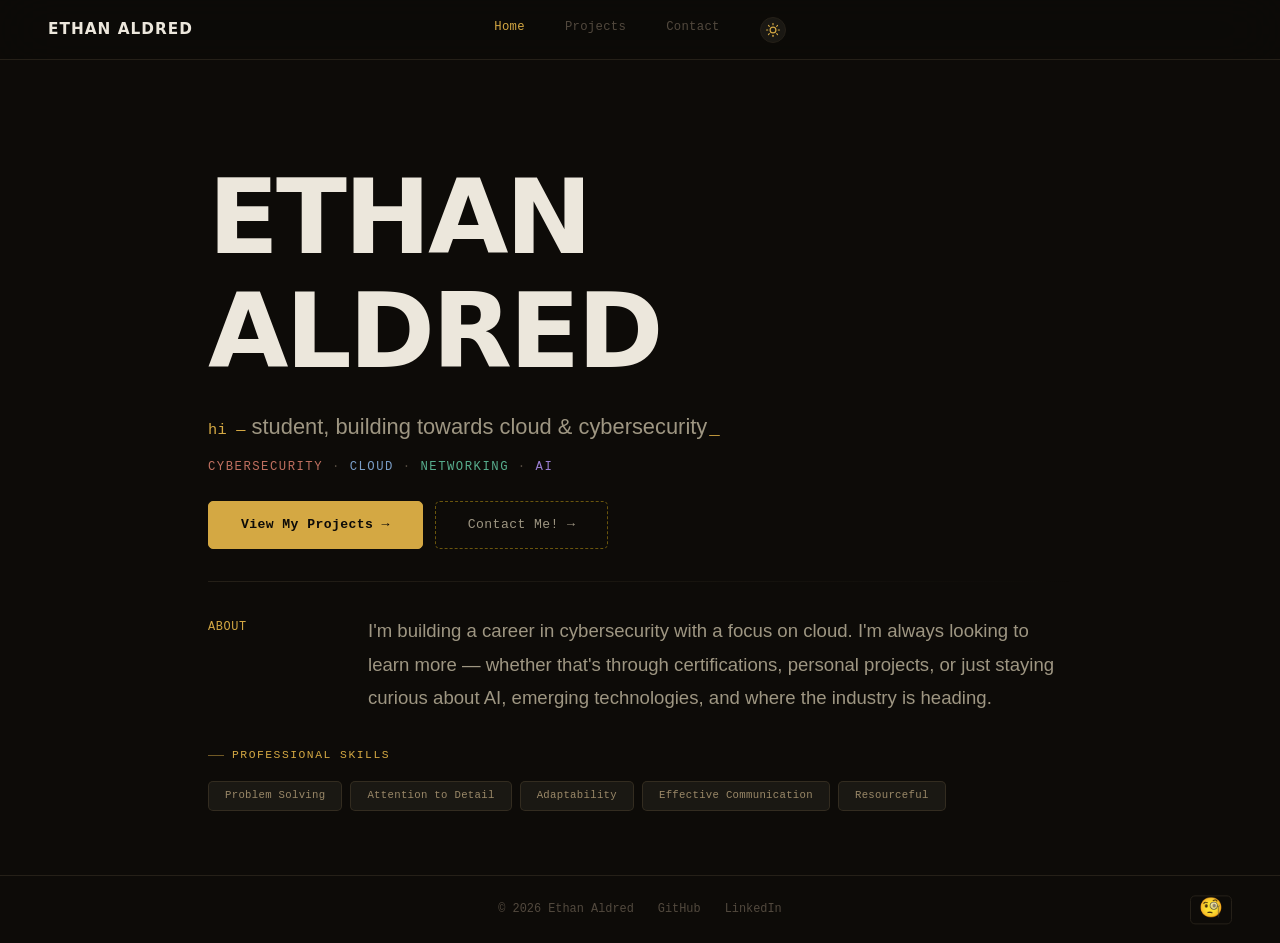
==== commit 17939be0: "Update about text to emphasise learning, remove labs reference" ====
--- a/index.html
+++ b/index.html
@@ -75,7 +75,7 @@
                     <p class="section-label" aria-hidden="true">About</p>
                 </div>
                 <div class="about-text">
-                    <p>I'm building a career in cybersecurity with a focus on cloud. I actively follow AI, emerging technologies, and industry trends while developing hands-on technical skills through labs, certifications, and personal projects.</p>
+                    <p>I'm building a career in cybersecurity with a focus on cloud. I'm always looking to learn more — whether that's through certifications, personal projects, or just staying curious about AI, emerging technologies, and where the industry is heading.</p>
                 </div>
                 <div class="about-interests">
                     <h3 style="color:var(--accent)">Professional Skills</h3>
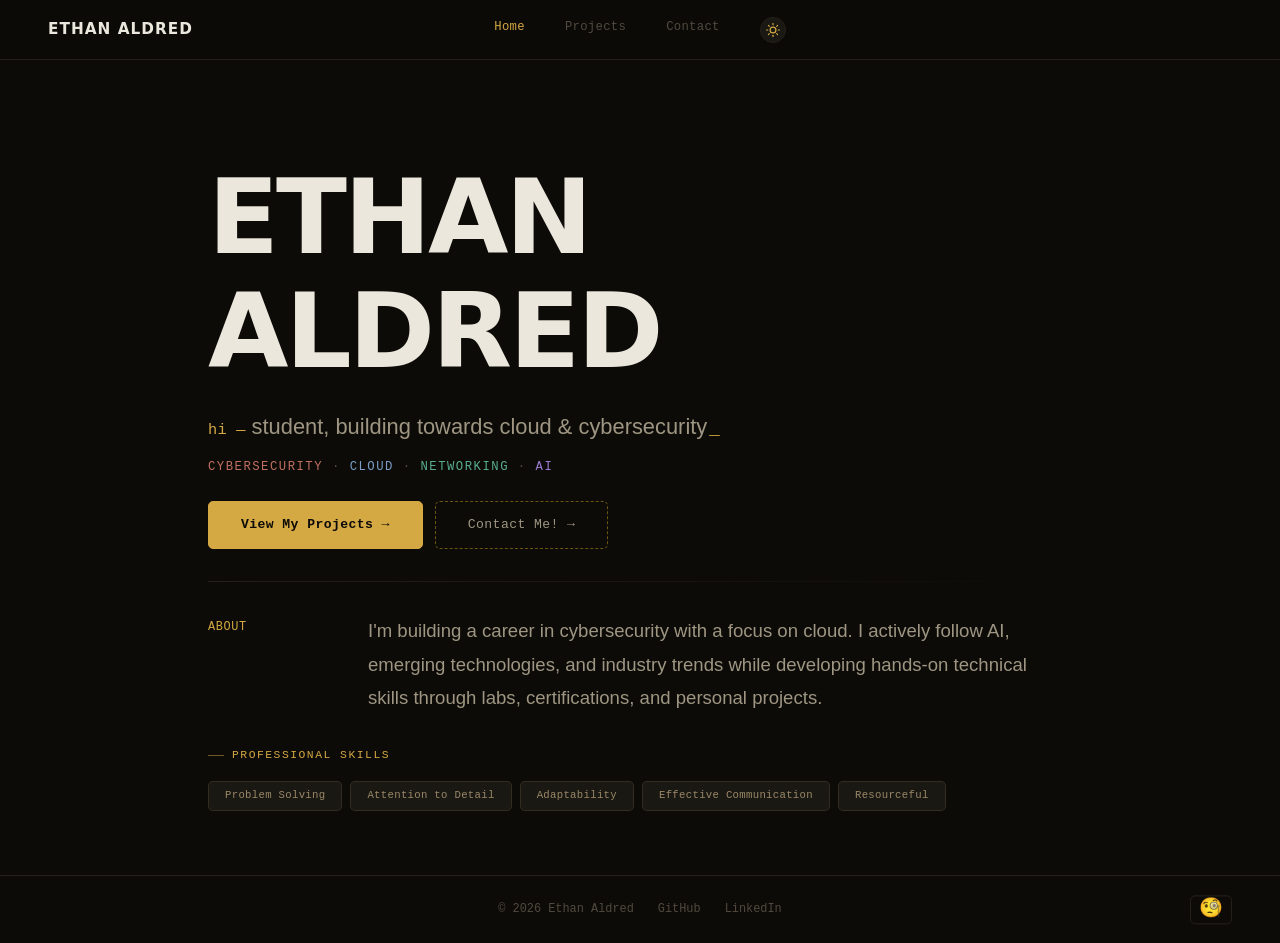
==== commit 568f0845: "Revert about text to original" ====
--- a/index.html
+++ b/index.html
@@ -75,7 +75,7 @@
                     <p class="section-label" aria-hidden="true">About</p>
                 </div>
                 <div class="about-text">
-                    <p>I'm building a career in cybersecurity with a focus on cloud. I'm always looking to learn more — whether that's through certifications, personal projects, or just staying curious about AI, emerging technologies, and where the industry is heading.</p>
+                    <p>I'm building a career in cybersecurity with a focus on cloud. I actively follow AI, emerging technologies, and industry trends while developing hands-on technical skills through labs, certifications, and personal projects.</p>
                 </div>
                 <div class="about-interests">
                     <h3 style="color:var(--accent)">Professional Skills</h3>
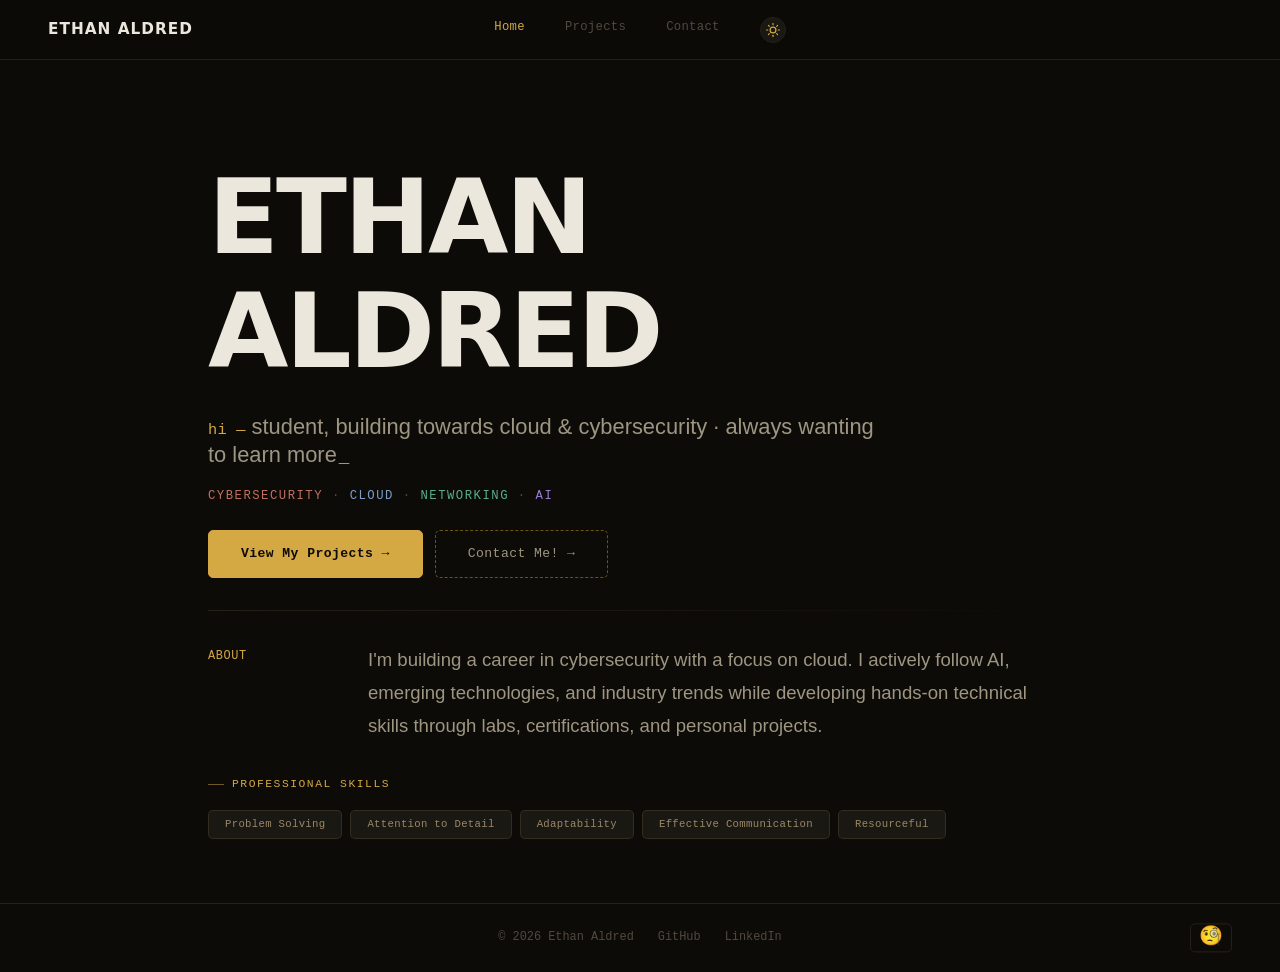
==== commit d6b82a4c: "Update intro greeting to include always wanting to learn more" ====
--- a/index.html
+++ b/index.html
@@ -58,7 +58,7 @@
         <section class="hero-stacked">
             <div class="intro-card">
 <h1 class="intro-name">Ethan Aldred</h1>
-                <p class="intro-greeting"><span class="intro-greeting-hi">hi —</span> student, building towards cloud &amp; cybersecurity</p>
+                <p class="intro-greeting"><span class="intro-greeting-hi">hi —</span> student, building towards cloud &amp; cybersecurity · always wanting to learn more</p>
                 <p class="intro-label"><span class="label-sec">Cybersecurity</span> &middot; <span class="label-cloud">Cloud</span> &middot; <span class="label-net">Networking</span> &middot; <span class="label-ai">AI</span></p>
             </div>
 
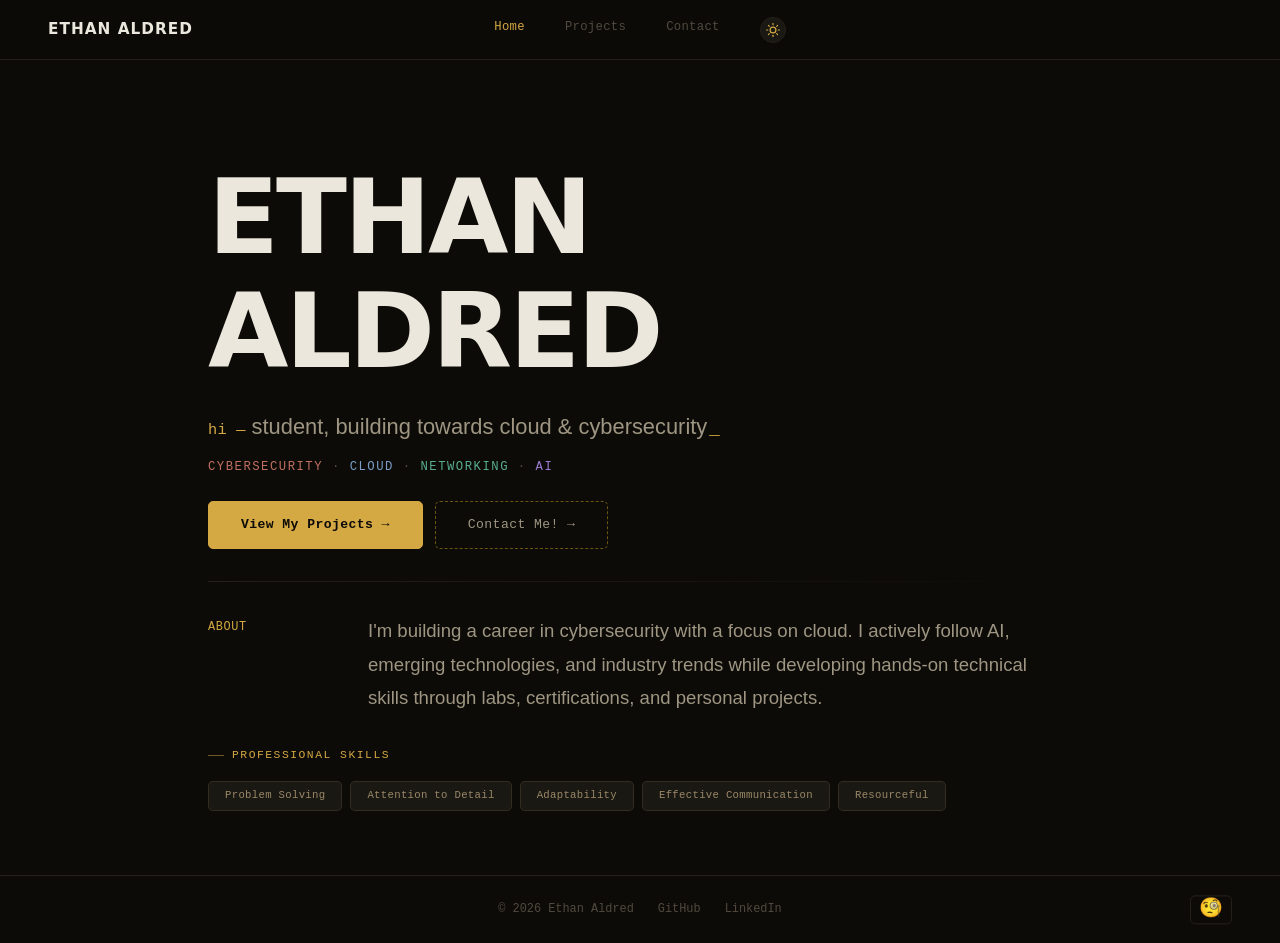
==== commit 948618ca: "Remove 'always wanting to learn more' from intro greeting" ====
--- a/index.html
+++ b/index.html
@@ -58,7 +58,7 @@
         <section class="hero-stacked">
             <div class="intro-card">
 <h1 class="intro-name">Ethan Aldred</h1>
-                <p class="intro-greeting"><span class="intro-greeting-hi">hi —</span> student, building towards cloud &amp; cybersecurity · always wanting to learn more</p>
+                <p class="intro-greeting"><span class="intro-greeting-hi">hi —</span> student, building towards cloud &amp; cybersecurity</p>
                 <p class="intro-label"><span class="label-sec">Cybersecurity</span> &middot; <span class="label-cloud">Cloud</span> &middot; <span class="label-net">Networking</span> &middot; <span class="label-ai">AI</span></p>
             </div>
 
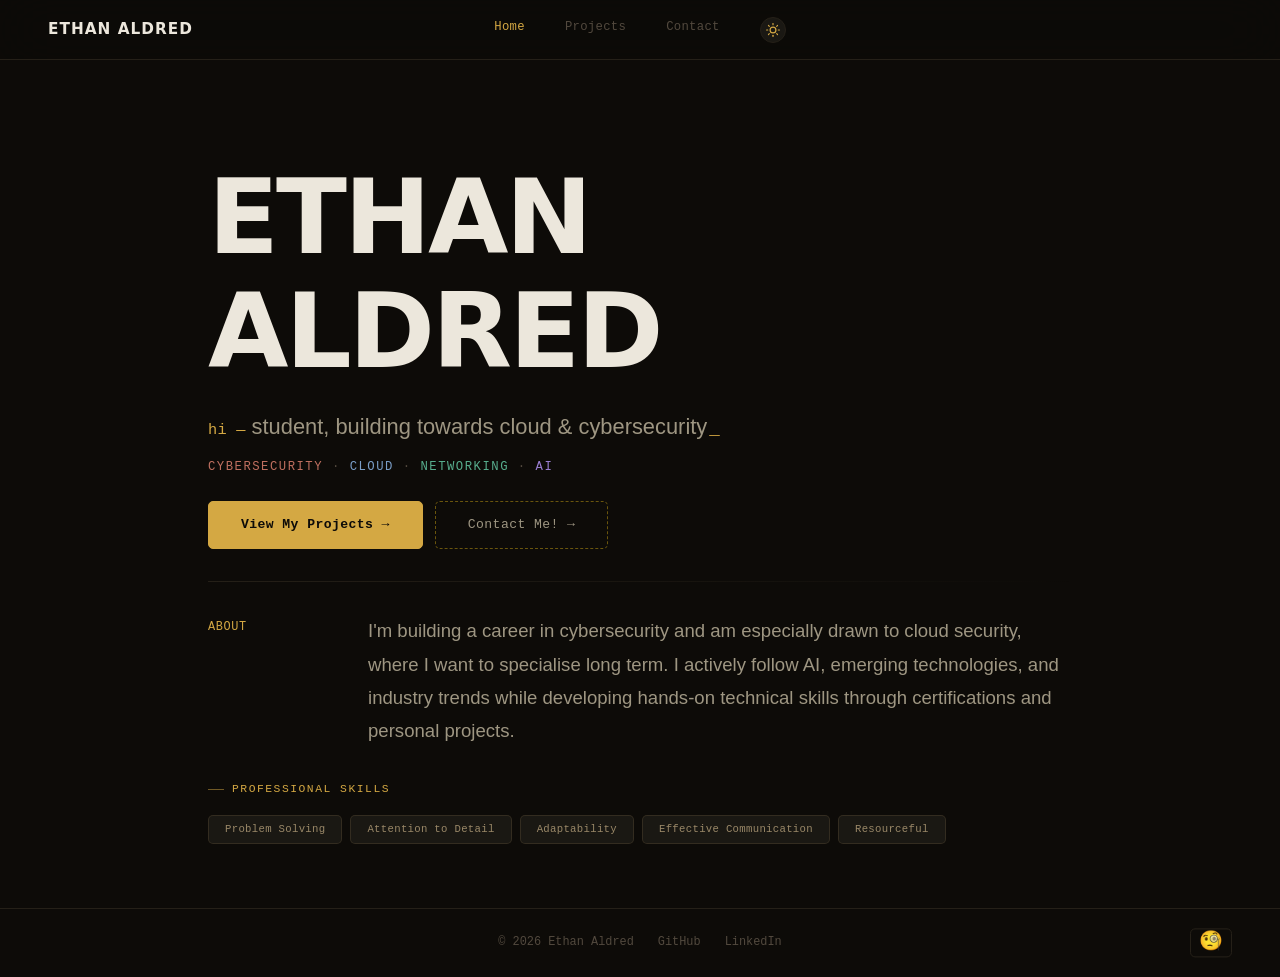
==== commit fc74b436: "Update about text to highlight cloud security specialisation" ====
--- a/index.html
+++ b/index.html
@@ -75,7 +75,7 @@
                     <p class="section-label" aria-hidden="true">About</p>
                 </div>
                 <div class="about-text">
-                    <p>I'm building a career in cybersecurity with a focus on cloud. I actively follow AI, emerging technologies, and industry trends while developing hands-on technical skills through labs, certifications, and personal projects.</p>
+                    <p>I'm building a career in cybersecurity and am especially drawn to cloud security, where I want to specialise long term. I actively follow AI, emerging technologies, and industry trends while developing hands-on technical skills through certifications and personal projects.</p>
                 </div>
                 <div class="about-interests">
                     <h3 style="color:var(--accent)">Professional Skills</h3>
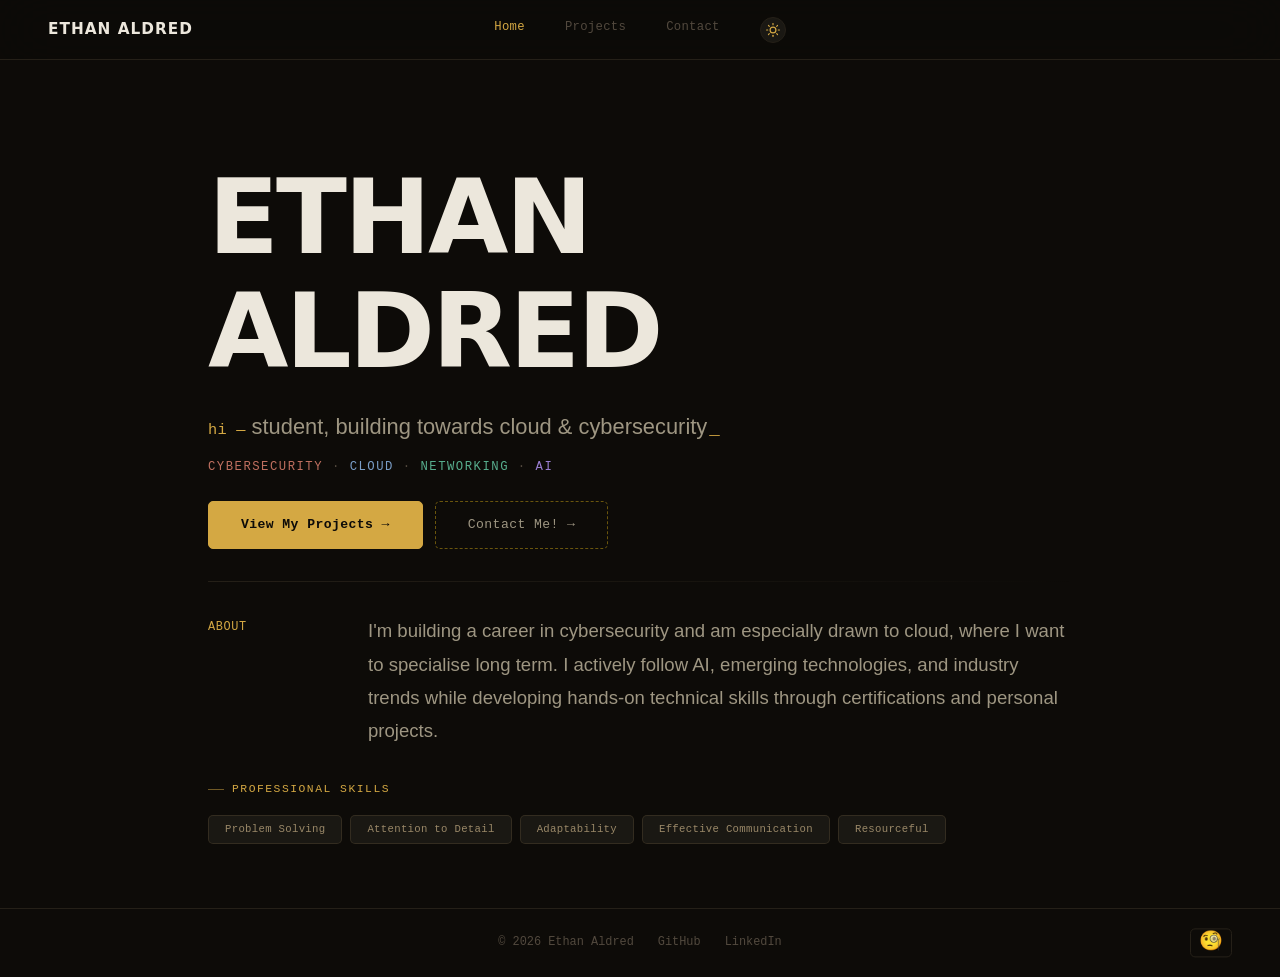
==== commit 797fbc0e: "Remove 'security' after cloud in about text" ====
--- a/index.html
+++ b/index.html
@@ -75,7 +75,7 @@
                     <p class="section-label" aria-hidden="true">About</p>
                 </div>
                 <div class="about-text">
-                    <p>I'm building a career in cybersecurity and am especially drawn to cloud security, where I want to specialise long term. I actively follow AI, emerging technologies, and industry trends while developing hands-on technical skills through certifications and personal projects.</p>
+                    <p>I'm building a career in cybersecurity and am especially drawn to cloud, where I want to specialise long term. I actively follow AI, emerging technologies, and industry trends while developing hands-on technical skills through certifications and personal projects.</p>
                 </div>
                 <div class="about-interests">
                     <h3 style="color:var(--accent)">Professional Skills</h3>
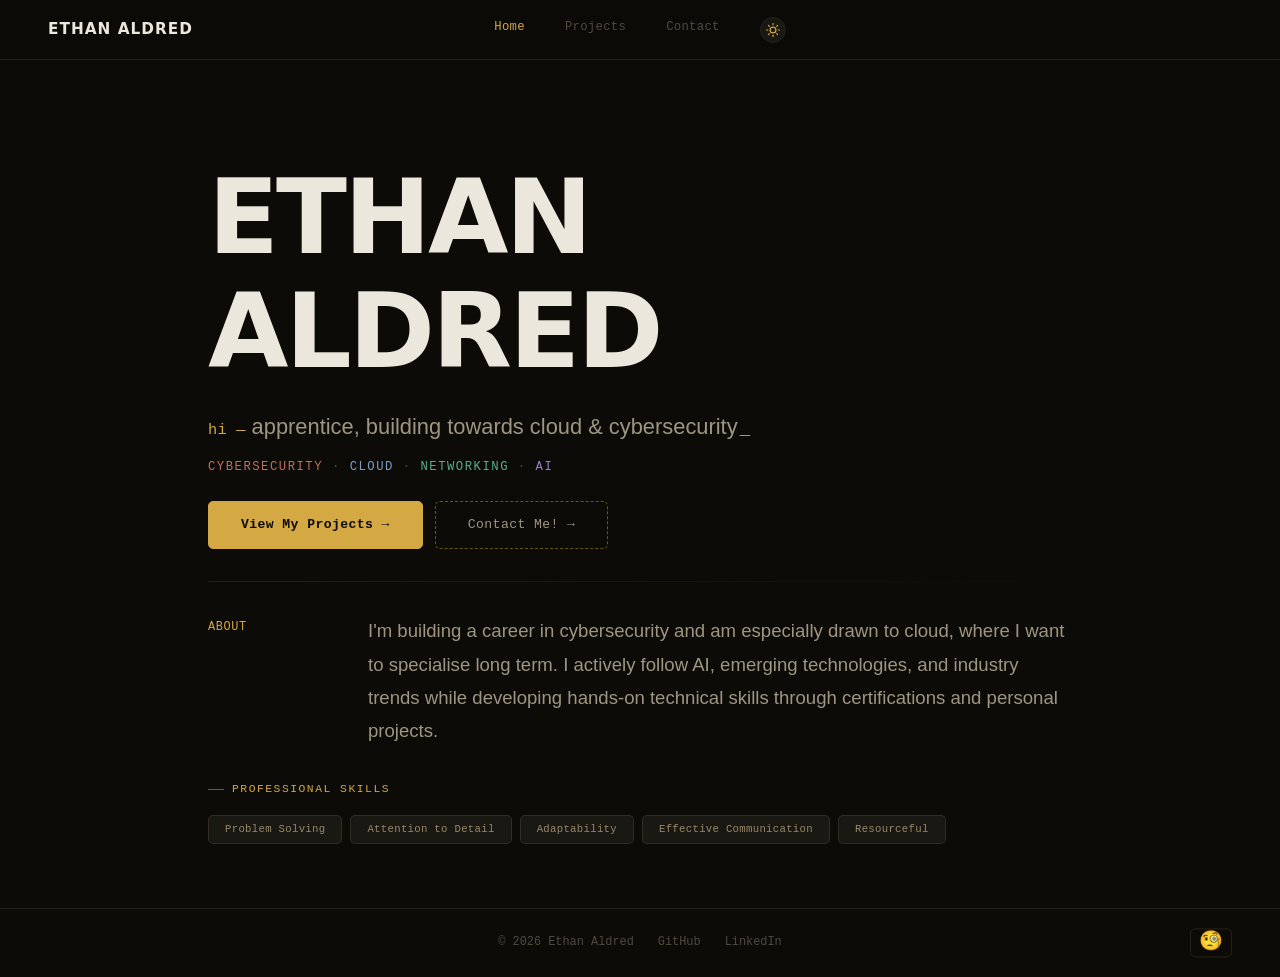
==== commit 2b2f323b: "Change front page wording from student to apprentice Co-Authored-By: Claude Opus 5.5 <noreply@anthro" ====
--- a/index.html
+++ b/index.html
@@ -14,7 +14,7 @@
     <meta property="og:site_name" content="Ethan Aldred">
     <meta property="og:url" content="https://ethanaldred.com">
     <meta property="og:title" content="Ethan Aldred">
-    <meta property="og:description" content="Student building towards cloud &amp; cybersecurity. Hands-on projects across AWS, networking, and AI.">
+    <meta property="og:description" content="Apprentice building towards cloud &amp; cybersecurity. Hands-on projects across AWS, networking, and AI.">
     <link rel="preconnect" href="https://fonts.googleapis.com">
     <link rel="preconnect" href="https://fonts.gstatic.com" crossorigin>
     <link rel="preload" href="https://fonts.googleapis.com/css2?family=Syne:wght@800&display=swap" as="style">
@@ -58,7 +58,7 @@
         <section class="hero-stacked">
             <div class="intro-card">
 <h1 class="intro-name">Ethan Aldred</h1>
-                <p class="intro-greeting"><span class="intro-greeting-hi">hi —</span> student, building towards cloud &amp; cybersecurity</p>
+                <p class="intro-greeting"><span class="intro-greeting-hi">hi —</span> apprentice, building towards cloud &amp; cybersecurity</p>
                 <p class="intro-label"><span class="label-sec">Cybersecurity</span> &middot; <span class="label-cloud">Cloud</span> &middot; <span class="label-net">Networking</span> &middot; <span class="label-ai">AI</span></p>
             </div>
 
